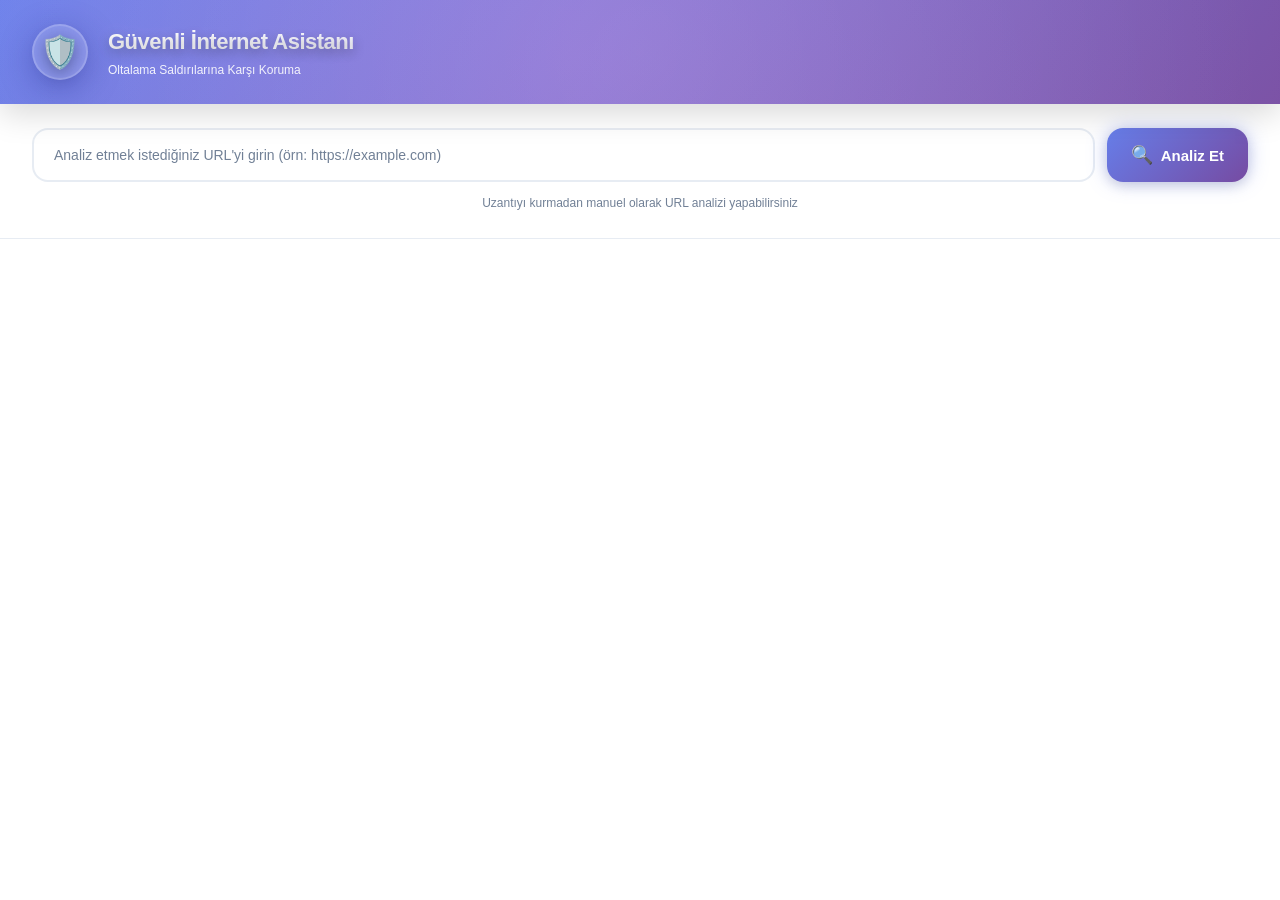
==== docs/index.html @ fd8db859 "GitHub Pages icin docs klasoru (site kopyasi) Co-authored-by: Cursor <cursoragent@cursor.com>" ====
<!DOCTYPE html>
<html lang="tr">
<head>
    <meta charset="UTF-8">
    <meta name="viewport" content="width=device-width, initial-scale=1.0">
    <title>Güvenli İnternet Asistanı - Web Arayüzü</title>
    <link rel="stylesheet" href="style.css">
</head>
<body>
    <div class="app-wrapper">
        <!-- Header -->
        <header class="app-header">
            <div class="header-content">
                <div class="logo-container">
                    <div class="logo-icon">🛡️</div>
                </div>
                <div class="header-text">
                    <h1>Güvenli İnternet Asistanı</h1>
                    <p class="header-subtitle">Oltalama Saldırılarına Karşı Koruma</p>
                </div>
            </div>
        </header>

        <!-- URL Input Section -->
        <section id="input-section" class="input-section">
            <div class="input-container">
                <div class="input-wrapper">
                    <input 
                        type="text" 
                        id="url-input" 
                        class="url-input" 
                        placeholder="Analiz etmek istediğiniz URL'yi girin (örn: https://example.com)"
                        autocomplete="off"
                    >
                    <button id="analyze-button" class="analyze-button">
                        <span class="button-icon">🔍</span>
                        <span>Analiz Et</span>
                    </button>
                </div>
                <p class="input-hint">Uzantıyı kurmadan manuel olarak URL analizi yapabilirsiniz</p>
            </div>
        </section>

        <!-- Loading State -->
        <section id="status" class="status-section" hidden>
            <div class="loading-container">
                <div class="spinner"></div>
                <p class="loading-text">Site analiz ediliyor...</p>
                <p class="loading-subtext">Lütfen bekleyin</p>
            </div>
        </section>
        
        <!-- Results Section -->
        <section id="result" class="result-section" hidden>
            <!-- Score and URL Card -->
            <div class="score-url-card">
                <div class="score-url-header">
                    <div class="score-section">
                        <div class="score-label">Güven Puanı</div>
                        <div class="score-value-container">
                            <span id="score-value" class="score-value">--</span>
                            <span class="score-max">/100</span>
                        </div>
                        <div class="progress-container">
                            <div class="progress-bar">
                                <div id="progress-bar" class="progress-fill"></div>
                            </div>
                        </div>
                    </div>
                    <div class="decision-section">
                        <div class="decision-badge" id="decision-badge">
                            <span id="decision-icon" class="decision-icon">--</span>
                            <span id="decision-text" class="decision-text">--</span>
                        </div>
                    </div>
                </div>
                <div class="url-section">
                    <div class="url-icon">🌐</div>
                    <div class="url-content">
                        <div class="url-label">Analiz Edilen URL</div>
                        <div id="current-url" class="url-text">--</div>
                    </div>
                </div>
            </div>
            
            <!-- Layer Analysis -->
            <div class="layers-section">
                <div class="section-header">
                    <span class="section-icon">📊</span>
                    <h2>Katman Analizi</h2>
                </div>
                <div id="layer-container" class="layers-table"></div>
            </div>
            
            <!-- Details Section -->
            <details class="details-section">
                <summary class="details-summary">
                    <span class="details-icon">📋</span>
                    <span>Detaylı Analiz Raporu</span>
                    <span class="details-arrow">▼</span>
                </summary>
                <div class="details-content">
                    <ul id="details-list" class="details-list"></ul>
                </div>
            </details>
        </section>
        
        <!-- Error Section -->
        <section id="error" class="error-section" hidden>
            <div class="error-container">
                <div class="error-icon">⚠️</div>
                <h2 class="error-title">Analiz Tamamlanamadı</h2>
                <p id="error-message" class="error-message">Bir hata oluştu. Lütfen daha sonra tekrar deneyin.</p>
                <button id="retry-button" class="retry-button">
                    <span class="retry-icon">🔄</span>
                    <span>Tekrar Dene</span>
                </button>
            </div>
        </section>
    </div>
    <script src="app.js"></script>
</body>
</html>
---- docs/style.css ----
/* ===== Modern Reset & Base Styles ===== */
* {
    margin: 0;
    padding: 0;
    box-sizing: border-box;
}

:root {
    /* Modern Gradient Paleti */
    --primary-gradient: linear-gradient(135deg, #667eea 0%, #764ba2 50%, #f093fb 100%);
    --primary-gradient-hover: linear-gradient(135deg, #764ba2 0%, #f093fb 50%, #667eea 100%);
    --secondary-gradient: linear-gradient(135deg, #f093fb 0%, #f5576c 100%);
    --success-gradient: linear-gradient(135deg, #11998e 0%, #38ef7d 100%);
    --success-gradient-glow: linear-gradient(135deg, #11998e 0%, #38ef7d 50%, #11998e 100%);
    --warning-gradient: linear-gradient(135deg, #f7971e 0%, #ffd200 100%);
    --danger-gradient: linear-gradient(135deg, #eb3349 0%, #f45c43 100%);
    --dark-gradient: linear-gradient(135deg, #1e3c72 0%, #2a5298 100%);
    
    /* Glassmorphism */
    --glass-bg: rgba(255, 255, 255, 0.1);
    --glass-border: rgba(255, 255, 255, 0.2);
    --glass-shadow: 0 8px 32px 0 rgba(31, 38, 135, 0.37);
    --glass-backdrop: blur(10px);
    
    /* Colors */
    --primary-color: #667eea;
    --primary-color-light: #8b9aff;
    --primary-color-dark: #4c63d2;
    --secondary-color: #764ba2;
    --success-color: #38ef7d;
    --success-color-dark: #11998e;
    --warning-color: #f7971e;
    --danger-color: #eb3349;
    
    /* Backgrounds */
    --bg-primary: #ffffff;
    --bg-secondary: linear-gradient(135deg, #f5f7fa 0%, #c3cfe2 100%);
    --bg-tertiary: #f0f4f8;
    --bg-dark: #1a202c;
    
    /* Text */
    --text-primary: #1a202c;
    --text-secondary: #4a5568;
    --text-tertiary: #718096;
    --text-white: #ffffff;
    
    /* Borders */
    --border-color: rgba(226, 232, 240, 0.8);
    --border-glow: rgba(102, 126, 234, 0.3);
    
    /* Shadows - Enhanced */
    --shadow-sm: 0 2px 4px rgba(0, 0, 0, 0.05);
    --shadow-md: 0 4px 12px rgba(0, 0, 0, 0.1);
    --shadow-lg: 0 10px 30px rgba(0, 0, 0, 0.15);
    --shadow-xl: 0 20px 40px rgba(0, 0, 0, 0.2);
    --shadow-glow: 0 0 20px rgba(102, 126, 234, 0.4);
    --shadow-glow-success: 0 0 20px rgba(56, 239, 125, 0.4);
    --shadow-glow-danger: 0 0 20px rgba(235, 51, 73, 0.4);
    
    /* Radius */
    --radius-sm: 10px;
    --radius-md: 16px;
    --radius-lg: 24px;
    --radius-xl: 32px;
    --radius-full: 9999px;
    
    /* Transitions */
    --transition: all 0.4s cubic-bezier(0.4, 0, 0.2, 1);
    --transition-fast: all 0.2s cubic-bezier(0.4, 0, 0.2, 1);
    --transition-slow: all 0.6s cubic-bezier(0.4, 0, 0.2, 1);
}

body {
    font-family: -apple-system, BlinkMacSystemFont, 'Segoe UI', Roboto, 'Helvetica Neue', Arial, sans-serif;
    min-height: 100vh;
    background: var(--bg-secondary);
    background-attachment: fixed;
    color: var(--text-primary);
    line-height: 1.6;
    -webkit-font-smoothing: antialiased;
    -moz-osx-font-smoothing: grayscale;
    padding: 0;
    margin: 0;
    display: flex;
    align-items: stretch;
    justify-content: stretch;
}

body::before {
    content: '';
    position: fixed;
    top: 0;
    left: 0;
    right: 0;
    bottom: 0;
    background: 
        radial-gradient(circle at 20% 50%, rgba(102, 126, 234, 0.1) 0%, transparent 50%),
        radial-gradient(circle at 80% 80%, rgba(118, 75, 162, 0.1) 0%, transparent 50%),
        radial-gradient(circle at 40% 20%, rgba(240, 147, 251, 0.1) 0%, transparent 50%);
    pointer-events: none;
    z-index: 0;
}

.app-wrapper {
    width: 100%;
    max-width: 100%;
    margin: 0;
    display: flex;
    flex-direction: column;
    height: 100vh;
    background: var(--bg-primary);
    box-shadow: none;
    position: relative;
    z-index: 1;
    border-radius: 0;
    overflow: hidden;
}

/* ===== Header ===== */
.app-header {
    background: var(--primary-gradient);
    background-size: 200% 200%;
    color: white;
    padding: 24px 32px;
    box-shadow: var(--shadow-lg);
    position: relative;
    overflow: hidden;
    animation: gradientShift 8s ease infinite;
    flex-shrink: 0;
}

@keyframes gradientShift {
    0% { background-position: 0% 50%; }
    50% { background-position: 100% 50%; }
    100% { background-position: 0% 50%; }
}

.app-header::before {
    content: '';
    position: absolute;
    top: -50%;
    right: -50%;
    width: 200%;
    height: 200%;
    background: radial-gradient(circle, rgba(255,255,255,0.15) 0%, transparent 70%);
    animation: pulse 4s ease-in-out infinite;
}

.app-header::after {
    content: '';
    position: absolute;
    bottom: -30%;
    left: -30%;
    width: 150%;
    height: 150%;
    background: radial-gradient(circle, rgba(240, 147, 251, 0.2) 0%, transparent 70%);
    animation: pulse 6s ease-in-out infinite reverse;
}

@keyframes pulse {
    0%, 100% { transform: scale(1) rotate(0deg); opacity: 0.4; }
    50% { transform: scale(1.2) rotate(180deg); opacity: 0.7; }
}

.header-content {
    display: flex;
    align-items: center;
    gap: 20px;
    position: relative;
    z-index: 1;
    max-width: 1400px;
    margin: 0 auto;
}

.logo-container {
    width: 56px;
    height: 56px;
    background: var(--glass-bg);
    border: 2px solid var(--glass-border);
    border-radius: var(--radius-full);
    display: flex;
    align-items: center;
    justify-content: center;
    backdrop-filter: var(--glass-backdrop);
    box-shadow: var(--glass-shadow), inset 0 0 20px rgba(255, 255, 255, 0.1);
    transition: var(--transition);
    animation: logoFloat 3s ease-in-out infinite;
    position: relative;
}

.logo-container::before {
    content: '';
    position: absolute;
    inset: -2px;
    border-radius: var(--radius-full);
    background: linear-gradient(45deg, rgba(255,255,255,0.3), rgba(255,255,255,0.1));
    z-index: -1;
    opacity: 0;
    transition: var(--transition);
}

.logo-container:hover {
    transform: scale(1.1) rotate(5deg);
    box-shadow: var(--shadow-glow), inset 0 0 30px rgba(255, 255, 255, 0.2);
}

.logo-container:hover::before {
    opacity: 1;
}

@keyframes logoFloat {
    0%, 100% { transform: translateY(0px); }
    50% { transform: translateY(-5px); }
}

.logo-icon {
    font-size: 32px;
    filter: drop-shadow(0 4px 8px rgba(0, 0, 0, 0.3));
    animation: iconPulse 2s ease-in-out infinite;
    display: block;
}

@keyframes iconPulse {
    0%, 100% { transform: scale(1); }
    50% { transform: scale(1.05); }
}

.header-text h1 {
    font-size: 22px;
    font-weight: 800;
    margin: 0;
    letter-spacing: -0.5px;
    text-shadow: 0 4px 12px rgba(0, 0, 0, 0.3), 0 0 20px rgba(255, 255, 255, 0.2);
    background: linear-gradient(135deg, #ffffff 0%, rgba(255, 255, 255, 0.9) 100%);
    -webkit-background-clip: text;
    -webkit-text-fill-color: transparent;
    background-clip: text;
    animation: textShine 3s ease-in-out infinite;
}

@keyframes textShine {
    0%, 100% { filter: brightness(1); }
    50% { filter: brightness(1.2); }
}

.header-subtitle {
    font-size: 12px;
    opacity: 0.9;
    margin-top: 2px;
    font-weight: 400;
}

/* ===== Input Section ===== */
.input-section {
    padding: 24px 32px;
    background: var(--bg-primary);
    border-bottom: 1px solid var(--border-color);
    flex-shrink: 0;
}

.input-container {
    max-width: 1400px;
    margin: 0 auto;
}

.input-wrapper {
    display: flex;
    gap: 12px;
    margin-bottom: 12px;
}

.url-input {
    flex: 1;
    padding: 16px 20px;
    border: 2px solid var(--border-color);
    border-radius: var(--radius-md);
    font-size: 14px;
    font-family: inherit;
    color: var(--text-primary);
    background: var(--bg-primary);
    transition: var(--transition);
    outline: none;
}

.url-input:focus {
    border-color: var(--primary-color);
    box-shadow: 0 0 0 3px rgba(102, 126, 234, 0.1);
}

.url-input::placeholder {
    color: var(--text-tertiary);
}

.analyze-button {
    display: flex;
    align-items: center;
    gap: 8px;
    padding: 16px 24px;
    background: var(--primary-gradient);
    background-size: 200% 200%;
    color: white;
    border: none;
    border-radius: var(--radius-md);
    font-size: 15px;
    font-weight: 700;
    cursor: pointer;
    transition: var(--transition);
    box-shadow: var(--shadow-md), var(--shadow-glow);
    white-space: nowrap;
    animation: gradientShift 3s ease infinite;
}

.analyze-button:hover {
    transform: translateY(-2px);
    box-shadow: var(--shadow-lg), var(--shadow-glow);
}

.analyze-button:active {
    transform: translateY(0);
}

.analyze-button:disabled {
    opacity: 0.6;
    cursor: not-allowed;
    transform: none;
}

.button-icon {
    font-size: 18px;
}

.input-hint {
    font-size: 12px;
    color: var(--text-tertiary);
    text-align: center;
    margin: 0;
}

/* ===== Loading State ===== */
.status-section {
    flex: 1;
    display: flex;
    align-items: center;
    justify-content: center;
    padding: 60px 24px;
    min-height: 300px;
    overflow-y: auto;
}

.status-section[hidden] {
    display: none !important;
}

.loading-container {
    text-align: center;
}

.spinner {
    width: 72px;
    height: 72px;
    border: 5px solid rgba(102, 126, 234, 0.1);
    border-top-color: var(--primary-color);
    border-right-color: var(--secondary-color);
    border-radius: 50%;
    animation: spin 1s linear infinite;
    margin: 0 auto 32px;
    box-shadow: var(--shadow-lg), var(--shadow-glow);
    position: relative;
}

.spinner::before {
    content: '';
    position: absolute;
    inset: -5px;
    border: 5px solid transparent;
    border-top-color: var(--primary-color-light);
    border-radius: 50%;
    animation: spin 1.5s linear infinite reverse;
    opacity: 0.5;
}

.spinner::after {
    content: '';
    position: absolute;
    inset: 8px;
    border: 3px solid rgba(102, 126, 234, 0.2);
    border-top-color: var(--primary-color);
    border-radius: 50%;
    animation: spin 0.8s linear infinite;
}

@keyframes spin {
    to { transform: rotate(360deg); }
}

.loading-text {
    font-size: 16px;
    font-weight: 600;
    color: var(--text-primary);
    margin-bottom: 8px;
}

.loading-subtext {
    font-size: 13px;
    color: var(--text-tertiary);
}

/* ===== Results Section ===== */
.result-section {
    padding: 24px 32px;
    display: flex;
    flex-direction: column;
    gap: 16px;
    animation: fadeIn 0.5s ease-in;
    flex: 1;
    overflow-y: auto;
    overflow-x: hidden;
    min-height: 0;
    max-width: 1400px;
    margin: 0 auto;
    width: 100%;
}

.result-section[hidden] {
    display: none !important;
}

@keyframes fadeIn {
    from { opacity: 0; transform: translateY(10px); }
    to { opacity: 1; transform: translateY(0); }
}

/* ===== Score and URL Card ===== */
.score-url-card {
    background: var(--bg-primary);
    border-radius: var(--radius-md);
    padding: 28px 32px;
    box-shadow: var(--shadow-sm);
    border: 1px solid var(--border-color);
    transition: var(--transition);
    position: relative;
    overflow: visible;
    min-height: 250px;
}

.score-url-card:hover {
    box-shadow: var(--shadow-md);
    border-color: var(--border-glow);
}

.score-url-header {
    display: flex;
    align-items: flex-start;
    justify-content: space-between;
    gap: 20px;
    margin-bottom: 24px;
    padding-bottom: 24px;
    border-bottom: 1px solid var(--border-color);
    min-height: 110px;
}

.score-section {
    flex: 1;
    min-width: 0;
}

.decision-section {
    flex-shrink: 0;
    display: flex;
    align-items: center;
}

.url-section {
    display: flex;
    align-items: flex-start;
    gap: 14px;
    padding-top: 12px;
    min-height: 80px;
}

.score-label {
    font-size: 12px;
    font-weight: 600;
    color: var(--text-tertiary);
    text-transform: uppercase;
    letter-spacing: 0.5px;
    margin-bottom: 10px;
    opacity: 0.7;
}

.score-value-container {
    display: flex;
    align-items: baseline;
    gap: 4px;
    flex-wrap: nowrap;
}

.score-value {
    font-size: 42px;
    font-weight: 800;
    color: var(--primary-color);
    line-height: 1.1;
    letter-spacing: -0.5px;
    background: var(--primary-gradient);
    -webkit-background-clip: text;
    -webkit-text-fill-color: transparent;
    background-clip: text;
}

.score-max {
    font-size: 18px;
    color: var(--text-tertiary);
    font-weight: 500;
    opacity: 0.5;
    line-height: 1;
}

.progress-container {
    margin-top: 16px;
}

.progress-bar {
    width: 100%;
    height: 10px;
    background: var(--bg-tertiary);
    border-radius: 5px;
    overflow: hidden;
    box-shadow: inset 0 2px 4px rgba(0, 0, 0, 0.1);
}

.progress-fill {
    height: 100%;
    background: var(--success-gradient);
    background-size: 200% 100%;
    border-radius: var(--radius-full);
    transition: width 1s cubic-bezier(0.4, 0, 0.2, 1);
    box-shadow: var(--shadow-glow-success), inset 0 2px 4px rgba(255, 255, 255, 0.3);
    position: relative;
    overflow: hidden;
    animation: progressGradient 3s ease infinite;
}

@keyframes progressGradient {
    0% { background-position: 0% 50%; }
    50% { background-position: 100% 50%; }
    100% { background-position: 0% 50%; }
}

.progress-fill::before {
    content: '';
    position: absolute;
    top: 0;
    left: 0;
    bottom: 0;
    right: 0;
    background: linear-gradient(90deg, transparent, rgba(255,255,255,0.4), transparent);
    animation: shimmer 2s infinite;
    border-radius: var(--radius-full);
}

.progress-fill::after {
    content: '';
    position: absolute;
    top: -50%;
    left: -50%;
    width: 200%;
    height: 200%;
    background: radial-gradient(circle, rgba(255,255,255,0.3) 0%, transparent 70%);
    animation: progressPulse 2s ease-in-out infinite;
}

@keyframes shimmer {
    0% { transform: translateX(-100%); }
    100% { transform: translateX(100%); }
}

@keyframes progressPulse {
    0%, 100% { transform: scale(1); opacity: 0.5; }
    50% { transform: scale(1.1); opacity: 0.8; }
}

.progress-fill.low {
    background: var(--danger-gradient);
    box-shadow: 0 2px 8px rgba(245, 101, 101, 0.4);
}

.progress-fill.medium {
    background: var(--warning-gradient);
    box-shadow: 0 2px 8px rgba(237, 137, 54, 0.4);
}

.decision-badge {
    display: inline-flex;
    align-items: center;
    gap: 6px;
    padding: 6px 12px;
    border-radius: var(--radius-sm);
    font-weight: 600;
    font-size: 12px;
    transition: var(--transition);
    white-space: nowrap;
}

.decision-badge.safe {
    background: rgba(56, 239, 125, 0.1);
    color: var(--success-color-dark);
    border: 1px solid rgba(56, 239, 125, 0.3);
}

.decision-badge.suspicious {
    background: linear-gradient(135deg, #fff3cd 0%, #ffeaa7 100%);
    color: #856404;
}

.decision-badge.dangerous {
    background: linear-gradient(135deg, #f8d7da 0%, #f5c6cb 100%);
    color: #721c24;
}

.decision-icon {
    font-size: 18px;
}

.url-icon {
    font-size: 20px;
    flex-shrink: 0;
}

.url-content {
    flex: 1;
    min-width: 0;
    width: 100%;
    overflow: visible;
}

.url-card::before {
    content: '';
    position: absolute;
    top: 0;
    left: 0;
    right: 0;
    height: 3px;
    background: var(--primary-gradient);
    background-size: 200% 100%;
    animation: gradientShift 3s ease infinite;
    transform: scaleX(0);
    transition: transform 0.4s;
}

.url-card:hover {
    background: linear-gradient(135deg, rgba(255, 255, 255, 1) 0%, rgba(240, 244, 248, 1) 100%);
    border-color: var(--border-glow);
    box-shadow: var(--shadow-md), var(--shadow-glow);
    transform: translateY(-2px);
}

.url-card:hover::before {
    transform: scaleX(1);
}

.url-label {
    font-size: 11px;
    font-weight: 600;
    color: var(--text-tertiary);
    text-transform: uppercase;
    letter-spacing: 0.5px;
    margin-bottom: 6px;
    flex-shrink: 0;
}

.url-text {
    font-size: 12px;
    color: var(--text-primary);
    word-break: break-all;
    word-wrap: break-word;
    font-weight: 500;
    line-height: 1.6;
    overflow-wrap: anywhere;
    display: block;
    max-width: 100%;
    visibility: visible;
    opacity: 1;
    min-height: 20px;
    white-space: normal;
}

/* ===== Layers Section ===== */
.layers-section {
    margin-top: 8px;
    background: var(--bg-primary);
    border-radius: var(--radius-md);
    padding: 16px 20px;
    border: 1px solid var(--border-color);
    box-shadow: var(--shadow-sm);
}

.section-header {
    display: flex;
    align-items: center;
    gap: 10px;
    margin-bottom: 12px;
    padding-bottom: 10px;
    border-bottom: 2px solid var(--border-color);
}

.section-header h2 {
    font-size: 17px;
    font-weight: 700;
    color: var(--text-primary);
    margin: 0;
}

.section-icon {
    font-size: 20px;
}

/* ===== Layers Table ===== */
.layers-table {
    display: flex;
    flex-direction: column;
    overflow: visible;
}

.layers-table-header {
    display: grid;
    grid-template-columns: 120px 1fr 100px 2fr 80px;
    gap: 12px;
    padding: 10px 12px;
    background: var(--bg-tertiary);
    border-radius: var(--radius-sm);
    font-weight: 700;
    font-size: 11px;
    text-transform: uppercase;
    letter-spacing: 0.5px;
    color: var(--text-secondary);
    border-bottom: 2px solid var(--border-color);
}

.layers-table-row {
    display: grid;
    grid-template-columns: 120px 1fr 100px 2fr 80px;
    gap: 12px;
    padding: 8px 12px;
    border-bottom: 1px solid var(--border-color);
    transition: var(--transition);
    align-items: center;
}

.layers-table-row:hover {
    background: rgba(102, 126, 234, 0.03);
}

.layers-table-row:last-child {
    border-bottom: none;
}

.layers-table-empty {
    padding: 20px;
    text-align: center;
    color: var(--text-tertiary);
    font-size: 12px;
}

.table-col-layer {
    display: flex;
    align-items: center;
    gap: 6px;
    font-size: 12px;
    font-weight: 600;
    color: var(--text-primary);
}

.layer-icon-small {
    font-size: 14px;
}

.table-col-metric {
    font-size: 11px;
    font-weight: 600;
    color: var(--text-primary);
}

.table-col-value {
    font-size: 12px;
    font-weight: 700;
    color: var(--primary-color);
}

.table-col-detail {
    font-size: 10px;
    color: var(--text-secondary);
    line-height: 1.3;
}

.table-col-detail .redirect-chain-container {
    display: block;
    width: 100%;
}

.table-col-detail .redirect-chain-header {
    display: block;
    margin-bottom: 6px;
    font-weight: 600;
    color: var(--text-primary);
}

.table-col-detail .redirect-chain-item {
    display: block;
    margin: 6px 0;
    padding-left: 16px;
    word-break: break-all;
    line-height: 1.5;
}

.table-col-detail .redirect-chain-number {
    display: inline-block;
    margin-right: 6px;
    font-weight: 600;
    color: var(--primary-color);
    min-width: 20px;
}

.table-col-detail .redirect-chain-link {
    color: var(--primary-color);
    text-decoration: underline;
    word-break: break-all;
    display: inline;
}

.table-col-risk {
    display: flex;
    justify-content: flex-end;
}

.risk-badge-small {
    display: inline-block;
    padding: 2px 6px;
    border-radius: var(--radius-sm);
    font-size: 9px;
    font-weight: 600;
    text-transform: uppercase;
    letter-spacing: 0.2px;
}

.risk-badge-small.low {
    background: rgba(56, 239, 125, 0.15);
    color: var(--success-color-dark);
    border: 1px solid rgba(56, 239, 125, 0.3);
}

.risk-badge-small.medium {
    background: rgba(255, 193, 7, 0.15);
    color: #f7971e;
    border: 1px solid rgba(255, 193, 7, 0.3);
}

.risk-badge-small.high {
    background: rgba(235, 51, 73, 0.15);
    color: #eb3349;
    border: 1px solid rgba(235, 51, 73, 0.3);
}

/* Eski layer-card stilleri kaldırıldı - artık tablo kullanılıyor */

.risk-badge.low {
    background: linear-gradient(135deg, #d4edda 0%, #c3e6cb 100%);
    color: #155724;
}

.risk-badge.medium {
    background: linear-gradient(135deg, #fff3cd 0%, #ffeaa7 100%);
    color: #856404;
}

.risk-badge.high {
    background: linear-gradient(135deg, #f8d7da 0%, #f5c6cb 100%);
    color: #721c24;
}

.metrics-container {
    margin-top: 4px;
    display: flex;
    flex-direction: column;
    gap: 1px;
}

.metric-item {
    background: linear-gradient(135deg, rgba(255, 255, 255, 0.8) 0%, rgba(247, 250, 252, 0.8) 100%);
    backdrop-filter: blur(5px);
    padding: 5px 7px;
    margin: 0;
    border-radius: 6px;
    border: 1px solid var(--border-color);
    transition: var(--transition);
    position: relative;
    overflow: hidden;
}

.metric-item::before {
    content: '';
    position: absolute;
    left: 0;
    top: 0;
    bottom: 0;
    width: 3px;
    background: var(--primary-gradient);
    transform: scaleY(0);
    transition: transform 0.3s;
}

.metric-item:hover {
    background: linear-gradient(135deg, rgba(255, 255, 255, 1) 0%, rgba(247, 250, 252, 1) 100%);
    border-color: var(--border-glow);
    box-shadow: var(--shadow-md);
    transform: translateX(6px) translateY(-2px);
}

.metric-item:hover::before {
    transform: scaleY(1);
}

.metric-name {
    font-weight: 600;
    font-size: 10px;
    color: var(--text-primary);
    margin-bottom: 1px;
    display: flex;
    align-items: center;
    gap: 4px;
    line-height: 1.2;
}

.metric-value {
    font-size: 12px;
    color: var(--primary-color);
    font-weight: 700;
    margin-bottom: 1px;
    line-height: 1.2;
}

.metric-detail {
    font-size: 9px;
    color: var(--text-secondary);
    margin-bottom: 0;
    line-height: 1.2;
}

.metric-risk {
    font-size: 8px;
    padding: 1px 5px;
    border-radius: var(--radius-sm);
    display: inline-block;
    font-weight: 600;
    text-transform: uppercase;
    letter-spacing: 0.2px;
    margin-top: 1px;
    line-height: 1.2;
}

.metric-risk.low {
    background: linear-gradient(135deg, #d4edda 0%, #c3e6cb 100%);
    color: #155724;
}

.metric-risk.medium {
    background: linear-gradient(135deg, #fff3cd 0%, #ffeaa7 100%);
    color: #856404;
}

.metric-risk.high {
    background: linear-gradient(135deg, #f8d7da 0%, #f5c6cb 100%);
    color: #721c24;
}

/* ===== Details Section ===== */
.details-section {
    margin-top: 4px;
    border: 1px solid var(--border-color);
    border-radius: var(--radius-sm);
    overflow: hidden;
    background: var(--bg-primary);
}

.details-summary {
    cursor: pointer;
    padding: 8px 12px;
    background: var(--bg-secondary);
    display: flex;
    align-items: center;
    gap: 6px;
    font-weight: 600;
    font-size: 12px;
    color: var(--text-primary);
    transition: var(--transition);
    list-style: none;
    user-select: none;
}

.details-summary::-webkit-details-marker {
    display: none;
}

.details-summary:hover {
    background: var(--bg-tertiary);
}

.details-icon {
    font-size: 18px;
}

.details-arrow {
    margin-left: auto;
    transition: var(--transition);
    font-size: 12px;
}

.details-section[open] .details-arrow {
    transform: rotate(180deg);
}

.details-content {
    padding: 10px 14px;
    background: var(--bg-primary);
}

.details-list {
    list-style: none;
    display: flex;
    flex-direction: column;
    gap: 8px;
}

.details-list li {
    padding: 0;
    margin-bottom: 6px;
    background: rgba(255, 255, 255, 0.6);
    border-radius: var(--radius-sm);
    border-left: 3px solid var(--primary-color);
    transition: var(--transition);
    font-size: 12px;
    line-height: 1.4;
    overflow: hidden;
}

.details-list li:hover {
    background: rgba(255, 255, 255, 0.8);
    transform: translateX(2px);
    box-shadow: var(--shadow-sm);
}

.detail-item {
    display: flex;
    flex-direction: column;
    gap: 4px;
}

.detail-header {
    display: flex;
    align-items: center;
    gap: 6px;
    padding: 8px 10px;
    background: rgba(255, 255, 255, 0.4);
    border-bottom: 1px solid rgba(0, 0, 0, 0.05);
}

.detail-icon {
    font-size: 14px;
    flex-shrink: 0;
}

.detail-layer {
    font-weight: 600;
    color: var(--text-primary);
    flex: 1;
    font-size: 12px;
}

.detail-risk {
    font-size: 10px;
    font-weight: 600;
    padding: 2px 6px;
    border-radius: var(--radius-sm);
    white-space: nowrap;
}

.detail-risk.high {
    background: rgba(235, 51, 73, 0.15);
    color: #eb3349;
    border: 1px solid rgba(235, 51, 73, 0.3);
}

.detail-risk.medium {
    background: rgba(255, 193, 7, 0.15);
    color: #f7971e;
    border: 1px solid rgba(255, 193, 7, 0.3);
}

.detail-risk.low {
    background: rgba(56, 239, 125, 0.15);
    color: var(--success-color-dark);
    border: 1px solid rgba(56, 239, 125, 0.3);
}

.detail-content {
    padding: 8px 10px;
    color: var(--text-secondary);
    line-height: 1.5;
    white-space: pre-wrap;
    word-wrap: break-word;
    font-size: 11px;
}

/* ===== Error Section ===== */
.error-section {
    flex: 1;
    display: flex;
    align-items: center;
    justify-content: center;
    padding: 40px 24px;
    min-height: 300px;
    overflow-y: auto;
}

.error-section[hidden] {
    display: none !important;
}

.error-container {
    text-align: center;
    max-width: 320px;
}

.error-icon {
    font-size: 64px;
    margin-bottom: 16px;
    animation: bounce 2s infinite;
}

@keyframes bounce {
    0%, 100% { transform: translateY(0); }
    50% { transform: translateY(-10px); }
}

.error-title {
    font-size: 20px;
    font-weight: 700;
    color: var(--danger-color);
    margin-bottom: 12px;
}

.error-message {
    font-size: 14px;
    color: var(--text-secondary);
    margin-bottom: 24px;
    line-height: 1.6;
    white-space: pre-line;
    word-wrap: break-word;
    max-width: 100%;
}

.retry-button {
    display: inline-flex;
    align-items: center;
    gap: 10px;
    padding: 16px 32px;
    background: var(--primary-gradient);
    background-size: 200% 200%;
    color: white;
    border: none;
    border-radius: var(--radius-full);
    font-size: 15px;
    font-weight: 700;
    cursor: pointer;
    transition: var(--transition);
    box-shadow: var(--shadow-lg), var(--shadow-glow);
    position: relative;
    overflow: hidden;
    animation: gradientShift 3s ease infinite;
}

.retry-button::before {
    content: '';
    position: absolute;
    top: 50%;
    left: 50%;
    width: 0;
    height: 0;
    border-radius: 50%;
    background: rgba(255, 255, 255, 0.3);
    transform: translate(-50%, -50%);
    transition: width 0.6s, height 0.6s;
}

.retry-button:hover {
    transform: translateY(-4px) scale(1.05);
    box-shadow: var(--shadow-xl), var(--shadow-glow), 0 0 30px rgba(102, 126, 234, 0.6);
}

.retry-button:hover::before {
    width: 300px;
    height: 300px;
}

.retry-button:active {
    transform: translateY(-2px) scale(1.02);
}

.retry-icon {
    font-size: 16px;
    animation: spin 2s linear infinite;
}

/* ===== Responsive Design ===== */
@media (max-width: 1200px) {
    .layers-grid {
        grid-template-columns: repeat(2, 1fr);
    }
    
    .header-content,
    .input-container,
    .result-section {
        max-width: 100%;
        padding-left: 32px;
        padding-right: 32px;
    }
}

@media (max-width: 768px) {
    .app-header {
        padding: 24px 24px;
    }
    
    .input-section {
        padding: 24px;
    }
    
    .result-section {
        padding: 24px;
    }
    
    .layers-grid {
        grid-template-columns: 1fr;
        max-height: 300px;
    }
    
    .input-wrapper {
        flex-direction: column;
    }
    
    .analyze-button {
        width: 100%;
        justify-content: center;
    }
    
    .header-content,
    .input-container,
    .result-section {
        padding-left: 24px;
        padding-right: 24px;
    }
}

@media (max-height: 800px) {
    .layers-grid {
        max-height: 300px;
    }
}

/* ===== Scrollbar Styling ===== */
::-webkit-scrollbar {
    width: 8px;
}

::-webkit-scrollbar-track {
    background: var(--bg-secondary);
}

::-webkit-scrollbar-thumb {
    background: var(--primary-color);
    border-radius: 4px;
}

::-webkit-scrollbar-thumb:hover {
    background: var(--secondary-color);
}
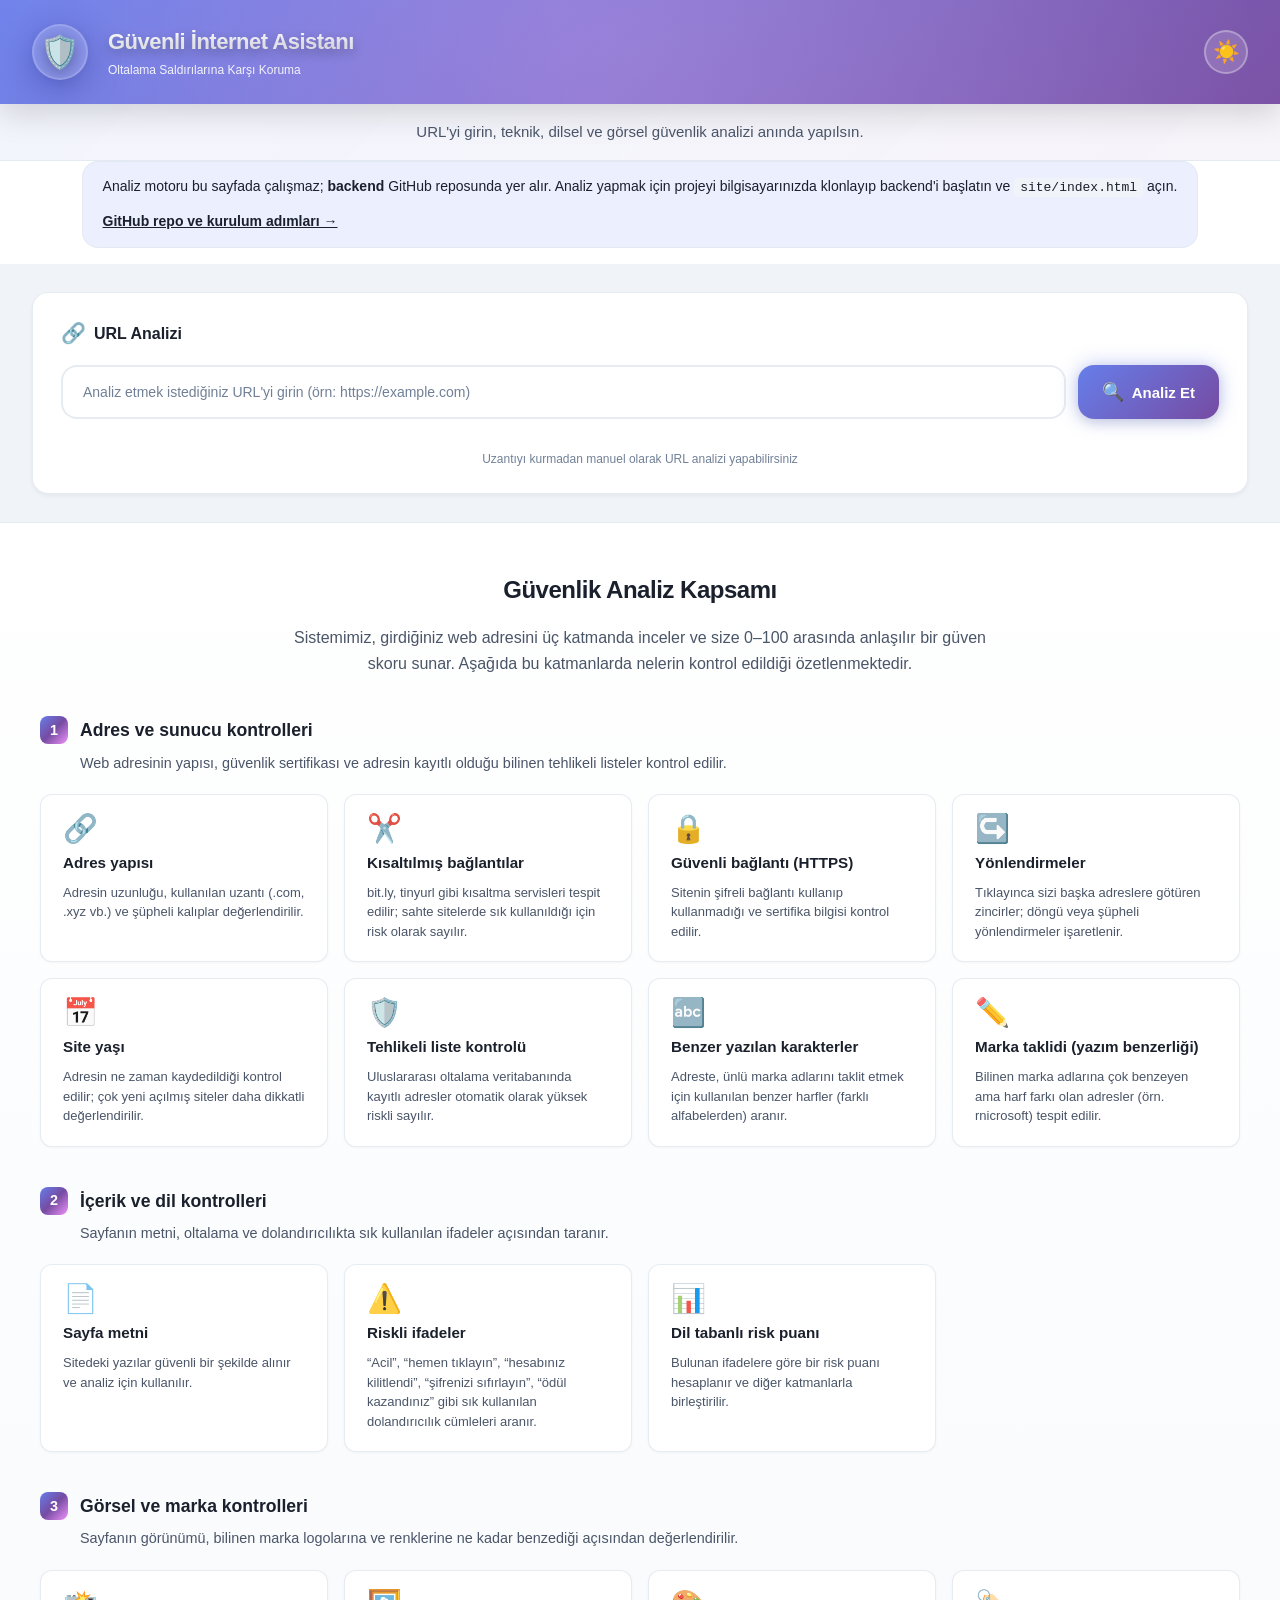
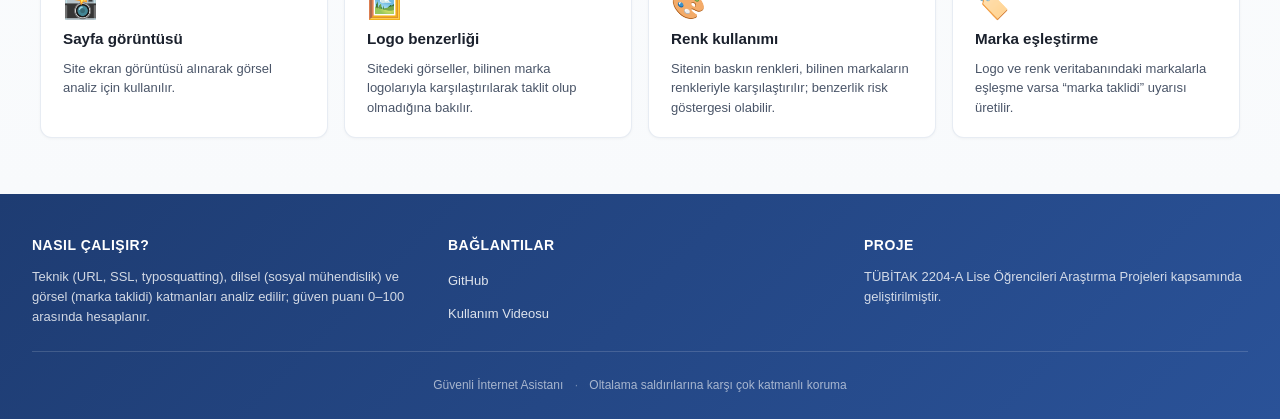
==== commit a1c83bae: "Site ve docs guncellendi: hero, Guvenlik Analizi Kapsami, footer, tema butonu; sync script eklendi C" ====
--- a/docs/index.html
+++ b/docs/index.html
@@ -4,7 +4,8 @@
     <meta charset="UTF-8">
     <meta name="viewport" content="width=device-width, initial-scale=1.0">
     <title>Güvenli İnternet Asistanı - Web Arayüzü</title>
-    <link rel="stylesheet" href="style.css">
+    <link rel="icon" href="favicon.svg" type="image/svg+xml">
+    <link rel="stylesheet" href="style.css?v=2">
 </head>
 <body>
     <div class="app-wrapper">
@@ -18,30 +19,27 @@
                     <h1>Güvenli İnternet Asistanı</h1>
                     <p class="header-subtitle">Oltalama Saldırılarına Karşı Koruma</p>
                 </div>
+                <button type="button" id="theme-toggle" class="theme-toggle" title="Karanlık / Aydınlık tema" aria-label="Tema değiştir">
+                    <span class="theme-icon theme-icon-sun" aria-hidden="true">☀️</span>
+                    <span class="theme-icon theme-icon-moon" aria-hidden="true">🌙</span>
+                </button>
             </div>
         </header>
 
-        <!-- URL Input Section -->
-        <section id="input-section" class="input-section">
-            <div class="input-container">
-                <div class="input-wrapper">
-                    <input 
-                        type="text" 
-                        id="url-input" 
-                        class="url-input" 
-                        placeholder="Analiz etmek istediğiniz URL'yi girin (örn: https://example.com)"
-                        autocomplete="off"
-                    >
-                    <button id="analyze-button" class="analyze-button">
-                        <span class="button-icon">🔍</span>
-                        <span>Analiz Et</span>
-                    </button>
-                </div>
-                <p class="input-hint">Uzantıyı kurmadan manuel olarak URL analizi yapabilirsiniz</p>
-            </div>
-        </section>
-
-        <!-- Loading State -->
+        <!-- Hero / Tagline -->
+        <section class="hero-section">
+            <p class="hero-tagline">URL'yi girin, teknik, dilsel ve görsel güvenlik analizi anında yapılsın.</p>
+        </section>
+
+        <!-- Yayın sayfasında: Backend repoda, yerel çalıştırma gerekir -->
+        <section id="local-run-banner" class="local-run-banner" hidden>
+            <p class="local-run-text">Analiz motoru bu sayfada çalışmaz; <strong>backend</strong> GitHub reposunda yer alır. Analiz yapmak için projeyi bilgisayarınızda klonlayıp backend'i başlatın ve <code>site/index.html</code> açın.</p>
+            <a id="local-run-repo-link" href="https://github.com/oguzhanbilir/guvenli_internet_asistani#-hızlı-başlangıç" target="_blank" rel="noopener" class="local-run-link">GitHub repo ve kurulum adımları →</a>
+        </section>
+
+        <!-- Main Content (scrollable) -->
+        <main class="main-content">
+        <!-- Loading State (üstte gösterilir) -->
         <section id="status" class="status-section" hidden>
             <div class="loading-container">
                 <div class="spinner"></div>
@@ -49,10 +47,9 @@
                 <p class="loading-subtext">Lütfen bekleyin</p>
             </div>
         </section>
-        
-        <!-- Results Section -->
+
+        <!-- Results Section (üstte gösterilir) -->
         <section id="result" class="result-section" hidden>
-            <!-- Score and URL Card -->
             <div class="score-url-card">
                 <div class="score-url-header">
                     <div class="score-section">
@@ -82,8 +79,6 @@
                     </div>
                 </div>
             </div>
-            
-            <!-- Layer Analysis -->
             <div class="layers-section">
                 <div class="section-header">
                     <span class="section-icon">📊</span>
@@ -91,8 +86,6 @@
                 </div>
                 <div id="layer-container" class="layers-table"></div>
             </div>
-            
-            <!-- Details Section -->
             <details class="details-section">
                 <summary class="details-summary">
                     <span class="details-icon">📋</span>
@@ -104,8 +97,8 @@
                 </div>
             </details>
         </section>
-        
-        <!-- Error Section -->
+
+        <!-- Error Section (üstte gösterilir) -->
         <section id="error" class="error-section" hidden>
             <div class="error-container">
                 <div class="error-icon">⚠️</div>
@@ -117,7 +110,164 @@
                 </button>
             </div>
         </section>
+
+        <!-- URL Input Section (sonuçların altında) -->
+        <section id="input-section" class="input-section">
+            <div class="input-container">
+                <h2 class="section-heading">
+                    <span class="section-heading-icon">🔗</span>
+                    URL Analizi
+                </h2>
+                <div class="input-wrapper">
+                    <input 
+                        type="text" 
+                        id="url-input" 
+                        class="url-input" 
+                        placeholder="Analiz etmek istediğiniz URL'yi girin (örn: https://example.com)"
+                        autocomplete="off"
+                        aria-describedby="url-validation-message"
+                    >
+                    <button id="analyze-button" class="analyze-button">
+                        <span class="button-icon">🔍</span>
+                        <span>Analiz Et</span>
+                    </button>
+                </div>
+                <p id="url-validation-message" class="url-validation-message" role="alert" aria-live="polite"></p>
+                <p class="input-hint">Uzantıyı kurmadan manuel olarak URL analizi yapabilirsiniz</p>
+            </div>
+        </section>
+
+        <!-- Güvenlik Analiz Kapsamı - Kurumsal & anlaşılır -->
+        <section class="features-section">
+            <div class="features-header">
+                <h2 class="features-heading">Güvenlik Analiz Kapsamı</h2>
+                <p class="features-intro">Sistemimiz, girdiğiniz web adresini üç katmanda inceler ve size 0–100 arasında anlaşılır bir güven skoru sunar. Aşağıda bu katmanlarda nelerin kontrol edildiği özetlenmektedir.</p>
+            </div>
+
+            <div class="features-block">
+                <h3 class="features-subhead"><span class="features-subhead-num">1</span> Adres ve sunucu kontrolleri</h3>
+                <p class="features-block-desc">Web adresinin yapısı, güvenlik sertifikası ve adresin kayıtlı olduğu bilinen tehlikeli listeler kontrol edilir.</p>
+                <div class="features-grid">
+                    <div class="feature-card">
+                        <span class="feature-icon" aria-hidden="true">🔗</span>
+                        <h4 class="feature-title">Adres yapısı</h4>
+                        <p class="feature-desc">Adresin uzunluğu, kullanılan uzantı (.com, .xyz vb.) ve şüpheli kalıplar değerlendirilir.</p>
+                    </div>
+                    <div class="feature-card">
+                        <span class="feature-icon" aria-hidden="true">✂️</span>
+                        <h4 class="feature-title">Kısaltılmış bağlantılar</h4>
+                        <p class="feature-desc">bit.ly, tinyurl gibi kısaltma servisleri tespit edilir; sahte sitelerde sık kullanıldığı için risk olarak sayılır.</p>
+                    </div>
+                    <div class="feature-card">
+                        <span class="feature-icon" aria-hidden="true">🔒</span>
+                        <h4 class="feature-title">Güvenli bağlantı (HTTPS)</h4>
+                        <p class="feature-desc">Sitenin şifreli bağlantı kullanıp kullanmadığı ve sertifika bilgisi kontrol edilir.</p>
+                    </div>
+                    <div class="feature-card">
+                        <span class="feature-icon" aria-hidden="true">↪️</span>
+                        <h4 class="feature-title">Yönlendirmeler</h4>
+                        <p class="feature-desc">Tıklayınca sizi başka adreslere götüren zincirler; döngü veya şüpheli yönlendirmeler işaretlenir.</p>
+                    </div>
+                    <div class="feature-card">
+                        <span class="feature-icon" aria-hidden="true">📅</span>
+                        <h4 class="feature-title">Site yaşı</h4>
+                        <p class="feature-desc">Adresin ne zaman kaydedildiği kontrol edilir; çok yeni açılmış siteler daha dikkatli değerlendirilir.</p>
+                    </div>
+                    <div class="feature-card">
+                        <span class="feature-icon" aria-hidden="true">🛡️</span>
+                        <h4 class="feature-title">Tehlikeli liste kontrolü</h4>
+                        <p class="feature-desc">Uluslararası oltalama veritabanında kayıtlı adresler otomatik olarak yüksek riskli sayılır.</p>
+                    </div>
+                    <div class="feature-card">
+                        <span class="feature-icon" aria-hidden="true">🔤</span>
+                        <h4 class="feature-title">Benzer yazılan karakterler</h4>
+                        <p class="feature-desc">Adreste, ünlü marka adlarını taklit etmek için kullanılan benzer harfler (farklı alfabelerden) aranır.</p>
+                    </div>
+                    <div class="feature-card">
+                        <span class="feature-icon" aria-hidden="true">✏️</span>
+                        <h4 class="feature-title">Marka taklidi (yazım benzerliği)</h4>
+                        <p class="feature-desc">Bilinen marka adlarına çok benzeyen ama harf farkı olan adresler (örn. rnicrosoft) tespit edilir.</p>
+                    </div>
+                </div>
+            </div>
+
+            <div class="features-block">
+                <h3 class="features-subhead"><span class="features-subhead-num">2</span> İçerik ve dil kontrolleri</h3>
+                <p class="features-block-desc">Sayfanın metni, oltalama ve dolandırıcılıkta sık kullanılan ifadeler açısından taranır.</p>
+                <div class="features-grid">
+                    <div class="feature-card">
+                        <span class="feature-icon" aria-hidden="true">📄</span>
+                        <h4 class="feature-title">Sayfa metni</h4>
+                        <p class="feature-desc">Sitedeki yazılar güvenli bir şekilde alınır ve analiz için kullanılır.</p>
+                    </div>
+                    <div class="feature-card">
+                        <span class="feature-icon" aria-hidden="true">⚠️</span>
+                        <h4 class="feature-title">Riskli ifadeler</h4>
+                        <p class="feature-desc">“Acil”, “hemen tıklayın”, “hesabınız kilitlendi”, “şifrenizi sıfırlayın”, “ödül kazandınız” gibi sık kullanılan dolandırıcılık cümleleri aranır.</p>
+                    </div>
+                    <div class="feature-card">
+                        <span class="feature-icon" aria-hidden="true">📊</span>
+                        <h4 class="feature-title">Dil tabanlı risk puanı</h4>
+                        <p class="feature-desc">Bulunan ifadelere göre bir risk puanı hesaplanır ve diğer katmanlarla birleştirilir.</p>
+                    </div>
+                </div>
+            </div>
+
+            <div class="features-block">
+                <h3 class="features-subhead"><span class="features-subhead-num">3</span> Görsel ve marka kontrolleri</h3>
+                <p class="features-block-desc">Sayfanın görünümü, bilinen marka logolarına ve renklerine ne kadar benzediği açısından değerlendirilir.</p>
+                <div class="features-grid">
+                    <div class="feature-card">
+                        <span class="feature-icon" aria-hidden="true">📸</span>
+                        <h4 class="feature-title">Sayfa görüntüsü</h4>
+                        <p class="feature-desc">Site ekran görüntüsü alınarak görsel analiz için kullanılır.</p>
+                    </div>
+                    <div class="feature-card">
+                        <span class="feature-icon" aria-hidden="true">🖼️</span>
+                        <h4 class="feature-title">Logo benzerliği</h4>
+                        <p class="feature-desc">Sitedeki görseller, bilinen marka logolarıyla karşılaştırılarak taklit olup olmadığına bakılır.</p>
+                    </div>
+                    <div class="feature-card">
+                        <span class="feature-icon" aria-hidden="true">🎨</span>
+                        <h4 class="feature-title">Renk kullanımı</h4>
+                        <p class="feature-desc">Sitenin baskın renkleri, bilinen markaların renkleriyle karşılaştırılır; benzerlik risk göstergesi olabilir.</p>
+                    </div>
+                    <div class="feature-card">
+                        <span class="feature-icon" aria-hidden="true">🏷️</span>
+                        <h4 class="feature-title">Marka eşleştirme</h4>
+                        <p class="feature-desc">Logo ve renk veritabanındaki markalarla eşleşme varsa “marka taklidi” uyarısı üretilir.</p>
+                    </div>
+                </div>
+            </div>
+        </section>
+        </main>
+
+        <!-- Footer -->
+        <footer class="site-footer">
+            <div class="footer-inner">
+                <div class="footer-block">
+                    <h3 class="footer-title">Nasıl Çalışır?</h3>
+                    <p class="footer-text">Teknik (URL, SSL, typosquatting), dilsel (sosyal mühendislik) ve görsel (marka taklidi) katmanları analiz edilir; güven puanı 0–100 arasında hesaplanır.</p>
+                </div>
+                <div class="footer-block">
+                    <h3 class="footer-title">Bağlantılar</h3>
+                    <ul class="footer-links">
+                        <li><a href="https://github.com/oguzhanbilir/guvenli_internet_asistani" target="_blank" rel="noopener">GitHub</a></li>
+                        <li><a href="https://www.youtube.com/watch?v=nvCZ7ITpVVM" target="_blank" rel="noopener">Kullanım Videosu</a></li>
+                    </ul>
+                </div>
+                <div class="footer-block">
+                    <h3 class="footer-title">Proje</h3>
+                    <p class="footer-text">TÜBİTAK 2204-A Lise Öğrencileri Araştırma Projeleri kapsamında geliştirilmiştir.</p>
+                </div>
+            </div>
+            <div class="footer-bottom">
+                <span>Güvenli İnternet Asistanı</span>
+                <span class="footer-sep">·</span>
+                <span>Oltalama saldırılarına karşı çok katmanlı koruma</span>
+            </div>
+        </footer>
     </div>
-    <script src="app.js"></script>
+    <script src="app.js?v=2"></script>
 </body>
 </html>
--- a/docs/style.css
+++ b/docs/style.css
@@ -70,6 +70,74 @@
     --transition-slow: all 0.6s cubic-bezier(0.4, 0, 0.2, 1);
 }
 
+/* ===== Karanlık tema ===== */
+html.theme-dark {
+    --bg-primary: #1a202c;
+    --bg-secondary: linear-gradient(135deg, #0f1419 0%, #1a202c 100%);
+    --bg-tertiary: #2d3748;
+    --text-primary: #e2e8f0;
+    --text-secondary: #a0aec0;
+    --text-tertiary: #718096;
+    --border-color: rgba(74, 85, 104, 0.8);
+    --border-glow: rgba(102, 126, 234, 0.4);
+    --shadow-sm: 0 2px 4px rgba(0, 0, 0, 0.3);
+    --shadow-md: 0 4px 12px rgba(0, 0, 0, 0.4);
+    --shadow-lg: 0 10px 30px rgba(0, 0, 0, 0.5);
+}
+
+html.theme-dark body::before {
+    background:
+        radial-gradient(circle at 20% 50%, rgba(102, 126, 234, 0.15) 0%, transparent 50%),
+        radial-gradient(circle at 80% 80%, rgba(118, 75, 162, 0.12) 0%, transparent 50%);
+}
+
+/* Tema değiştir butonu */
+.theme-toggle {
+    margin-left: auto;
+    width: 44px;
+    height: 44px;
+    border: 2px solid rgba(255, 255, 255, 0.3);
+    border-radius: var(--radius-full);
+    background: rgba(255, 255, 255, 0.15);
+    cursor: pointer;
+    display: flex;
+    align-items: center;
+    justify-content: center;
+    transition: var(--transition-fast);
+    flex-shrink: 0;
+}
+.theme-toggle:hover {
+    background: rgba(255, 255, 255, 0.25);
+    border-color: rgba(255, 255, 255, 0.5);
+}
+.theme-icon {
+    font-size: 1.35rem;
+    line-height: 1;
+    position: absolute;
+}
+.theme-icon-moon { display: none; }
+.theme-icon-sun { display: block; }
+html.theme-dark .theme-icon-moon { display: block; }
+html.theme-dark .theme-icon-sun { display: none; }
+
+html.theme-dark .feature-card,
+html.theme-dark .input-container,
+html.theme-dark .score-url-card {
+    background: var(--bg-tertiary);
+    border-color: var(--border-color);
+}
+html.theme-dark .features-section {
+    background: linear-gradient(180deg, var(--bg-primary) 0%, #0f1419 100%);
+}
+html.theme-dark .url-input {
+    background: var(--bg-tertiary);
+    color: var(--text-primary);
+    border-color: var(--border-color);
+}
+html.theme-dark .url-input::placeholder {
+    color: var(--text-tertiary);
+}
+
 body {
     font-family: -apple-system, BlinkMacSystemFont, 'Segoe UI', Roboto, 'Helvetica Neue', Arial, sans-serif;
     min-height: 100vh;
@@ -107,13 +175,12 @@
     margin: 0;
     display: flex;
     flex-direction: column;
-    height: 100vh;
+    min-height: 100vh;
     background: var(--bg-primary);
     box-shadow: none;
     position: relative;
     z-index: 1;
     border-radius: 0;
-    overflow: hidden;
 }
 
 /* ===== Header ===== */
@@ -250,10 +317,60 @@
     font-weight: 400;
 }
 
+/* ===== Hero / Tagline ===== */
+.hero-section {
+    background: linear-gradient(135deg, rgba(102, 126, 234, 0.08) 0%, rgba(118, 75, 162, 0.06) 100%);
+    padding: 16px 32px;
+    border-bottom: 1px solid var(--border-color);
+    flex-shrink: 0;
+}
+.hero-tagline {
+    max-width: 1400px;
+    margin: 0 auto;
+    font-size: 15px;
+    color: var(--text-secondary);
+    font-weight: 500;
+    text-align: center;
+}
+
+.local-run-banner {
+    max-width: 1400px;
+    margin: 0 auto 16px;
+    padding: 14px 20px;
+    background: rgba(102, 126, 234, 0.12);
+    border: 1px solid var(--border-color);
+    border-radius: var(--radius-md);
+    flex-shrink: 0;
+}
+.local-run-banner .local-run-text {
+    margin: 0 0 10px;
+    font-size: 14px;
+    color: var(--text-primary);
+    line-height: 1.5;
+}
+.local-run-banner code {
+    font-size: 13px;
+    padding: 2px 6px;
+    background: var(--bg-tertiary);
+    border-radius: 4px;
+}
+.local-run-banner .local-run-link {
+    font-size: 14px;
+    font-weight: 600;
+    color: var(--primary);
+}
+
+/* ===== Main Content (scrollable) ===== */
+.main-content {
+    flex: 1;
+    display: flex;
+    flex-direction: column;
+}
+
 /* ===== Input Section ===== */
 .input-section {
-    padding: 24px 32px;
-    background: var(--bg-primary);
+    padding: 28px 32px;
+    background: var(--bg-tertiary);
     border-bottom: 1px solid var(--border-color);
     flex-shrink: 0;
 }
@@ -261,6 +378,25 @@
 .input-container {
     max-width: 1400px;
     margin: 0 auto;
+    background: var(--bg-primary);
+    padding: 24px 28px;
+    border-radius: var(--radius-md);
+    box-shadow: var(--shadow-sm);
+    border: 1px solid var(--border-color);
+}
+
+.section-heading {
+    font-size: 16px;
+    font-weight: 700;
+    color: var(--text-primary);
+    margin: 0 0 16px 0;
+    display: flex;
+    align-items: center;
+    gap: 8px;
+}
+
+.section-heading-icon {
+    font-size: 20px;
 }
 
 .input-wrapper {
@@ -329,11 +465,148 @@
     font-size: 18px;
 }
 
+.url-validation-message {
+    font-size: 13px;
+    min-height: 1.4em;
+    margin: 8px 0 0 0;
+    padding: 0;
+}
+.url-validation-message:not(:empty) {
+    color: var(--danger-color);
+    font-weight: 500;
+}
+.url-input.is-invalid {
+    border-color: var(--danger-color);
+    box-shadow: 0 0 0 2px rgba(235, 51, 73, 0.15);
+}
 .input-hint {
     font-size: 12px;
     color: var(--text-tertiary);
     text-align: center;
     margin: 0;
+}
+
+/* ===== Güvenlik Analiz Kapsamı - Kurumsal & modern ===== */
+.features-section {
+    padding: 48px 32px 56px;
+    background: linear-gradient(180deg, var(--bg-primary) 0%, #f8fafc 100%);
+}
+.features-header {
+    max-width: 720px;
+    margin: 0 auto 40px;
+    text-align: center;
+}
+.features-heading {
+    font-size: 1.5rem;
+    font-weight: 700;
+    color: var(--text-primary);
+    margin: 0 0 16px 0;
+    letter-spacing: -0.02em;
+}
+.features-intro {
+    color: var(--text-secondary);
+    font-size: 1rem;
+    line-height: 1.6;
+    margin: 0;
+}
+.features-block {
+    max-width: 1200px;
+    margin: 0 auto 40px;
+}
+.features-block:last-child {
+    margin-bottom: 0;
+}
+.features-subhead {
+    font-size: 1.1rem;
+    font-weight: 700;
+    color: var(--text-primary);
+    margin: 0 0 8px 0;
+    display: flex;
+    align-items: center;
+    gap: 12px;
+}
+.features-subhead-num {
+    display: inline-flex;
+    align-items: center;
+    justify-content: center;
+    width: 28px;
+    height: 28px;
+    background: var(--primary-gradient);
+    color: #fff;
+    border-radius: 8px;
+    font-size: 0.9rem;
+    font-weight: 800;
+}
+.features-block-desc {
+    font-size: 0.9rem;
+    color: var(--text-secondary);
+    line-height: 1.5;
+    margin: 0 0 20px 40px;
+}
+.features-grid {
+    display: grid;
+    grid-template-columns: repeat(auto-fill, minmax(260px, 1fr));
+    gap: 16px;
+}
+.feature-card {
+    background: #fff;
+    border: 1px solid var(--border-color);
+    border-radius: 12px;
+    padding: 20px 22px;
+    transition: box-shadow 0.2s ease, border-color 0.2s ease;
+    display: flex;
+    flex-direction: column;
+    gap: 10px;
+    box-shadow: 0 1px 3px rgba(0, 0, 0, 0.04);
+}
+.feature-card:hover {
+    border-color: rgba(102, 126, 234, 0.25);
+    box-shadow: 0 8px 24px rgba(102, 126, 234, 0.08);
+}
+.feature-icon {
+    font-size: 1.75rem;
+    line-height: 1;
+    display: block;
+    opacity: 0.9;
+}
+.feature-title {
+    font-size: 0.95rem;
+    font-weight: 700;
+    color: var(--text-primary);
+    margin: 0;
+    line-height: 1.3;
+}
+.feature-desc {
+    font-size: 0.8125rem;
+    color: var(--text-secondary);
+    margin: 0;
+    line-height: 1.5;
+}
+
+@media (max-width: 640px) {
+    .features-section {
+        padding: 32px 20px 40px;
+    }
+    .features-header {
+        margin-bottom: 32px;
+    }
+    .features-heading {
+        font-size: 1.25rem;
+    }
+    .features-intro {
+        font-size: 0.9rem;
+    }
+    .features-block-desc {
+        margin-left: 0;
+        margin-bottom: 16px;
+    }
+    .features-grid {
+        grid-template-columns: 1fr;
+        gap: 12px;
+    }
+    .feature-card {
+        padding: 18px;
+    }
 }
 
 /* ===== Loading State ===== */
@@ -1284,3 +1557,92 @@
     background: var(--secondary-color);
 }
 
+/* ===== Footer ===== */
+.site-footer {
+    flex-shrink: 0;
+    background: var(--dark-gradient);
+    color: rgba(255, 255, 255, 0.9);
+    padding: 40px 32px 24px;
+}
+.footer-inner {
+    max-width: 1400px;
+    margin: 0 auto;
+    display: grid;
+    grid-template-columns: repeat(auto-fit, minmax(220px, 1fr));
+    gap: 32px;
+    padding-bottom: 24px;
+    border-bottom: 1px solid rgba(255, 255, 255, 0.15);
+}
+.footer-block {
+    display: flex;
+    flex-direction: column;
+    gap: 10px;
+}
+.footer-title {
+    font-size: 14px;
+    font-weight: 700;
+    text-transform: uppercase;
+    letter-spacing: 0.5px;
+    color: #fff;
+    margin: 0;
+}
+.footer-text {
+    font-size: 13px;
+    line-height: 1.55;
+    color: rgba(255, 255, 255, 0.8);
+    margin: 0;
+}
+.footer-links {
+    list-style: none;
+    margin: 0;
+    padding: 0;
+    display: flex;
+    flex-direction: column;
+    gap: 8px;
+}
+.footer-links a {
+    color: rgba(255, 255, 255, 0.85);
+    text-decoration: none;
+    font-size: 13px;
+    transition: var(--transition-fast);
+}
+.footer-links a:hover {
+    color: #fff;
+    text-decoration: underline;
+}
+.footer-bottom {
+    max-width: 1400px;
+    margin: 24px auto 0;
+    font-size: 12px;
+    color: rgba(255, 255, 255, 0.6);
+    text-align: center;
+}
+.footer-sep {
+    margin: 0 8px;
+    opacity: 0.6;
+}
+
+@media (max-width: 640px) {
+    .hero-section {
+        padding: 12px 20px;
+    }
+    .hero-tagline {
+        font-size: 14px;
+    }
+    .site-footer {
+        padding: 28px 20px 20px;
+    }
+    .footer-inner {
+        grid-template-columns: 1fr;
+        gap: 24px;
+        padding-bottom: 20px;
+    }
+    .footer-bottom {
+        font-size: 11px;
+        display: flex;
+        flex-wrap: wrap;
+        justify-content: center;
+        align-items: center;
+    }
+}
+
